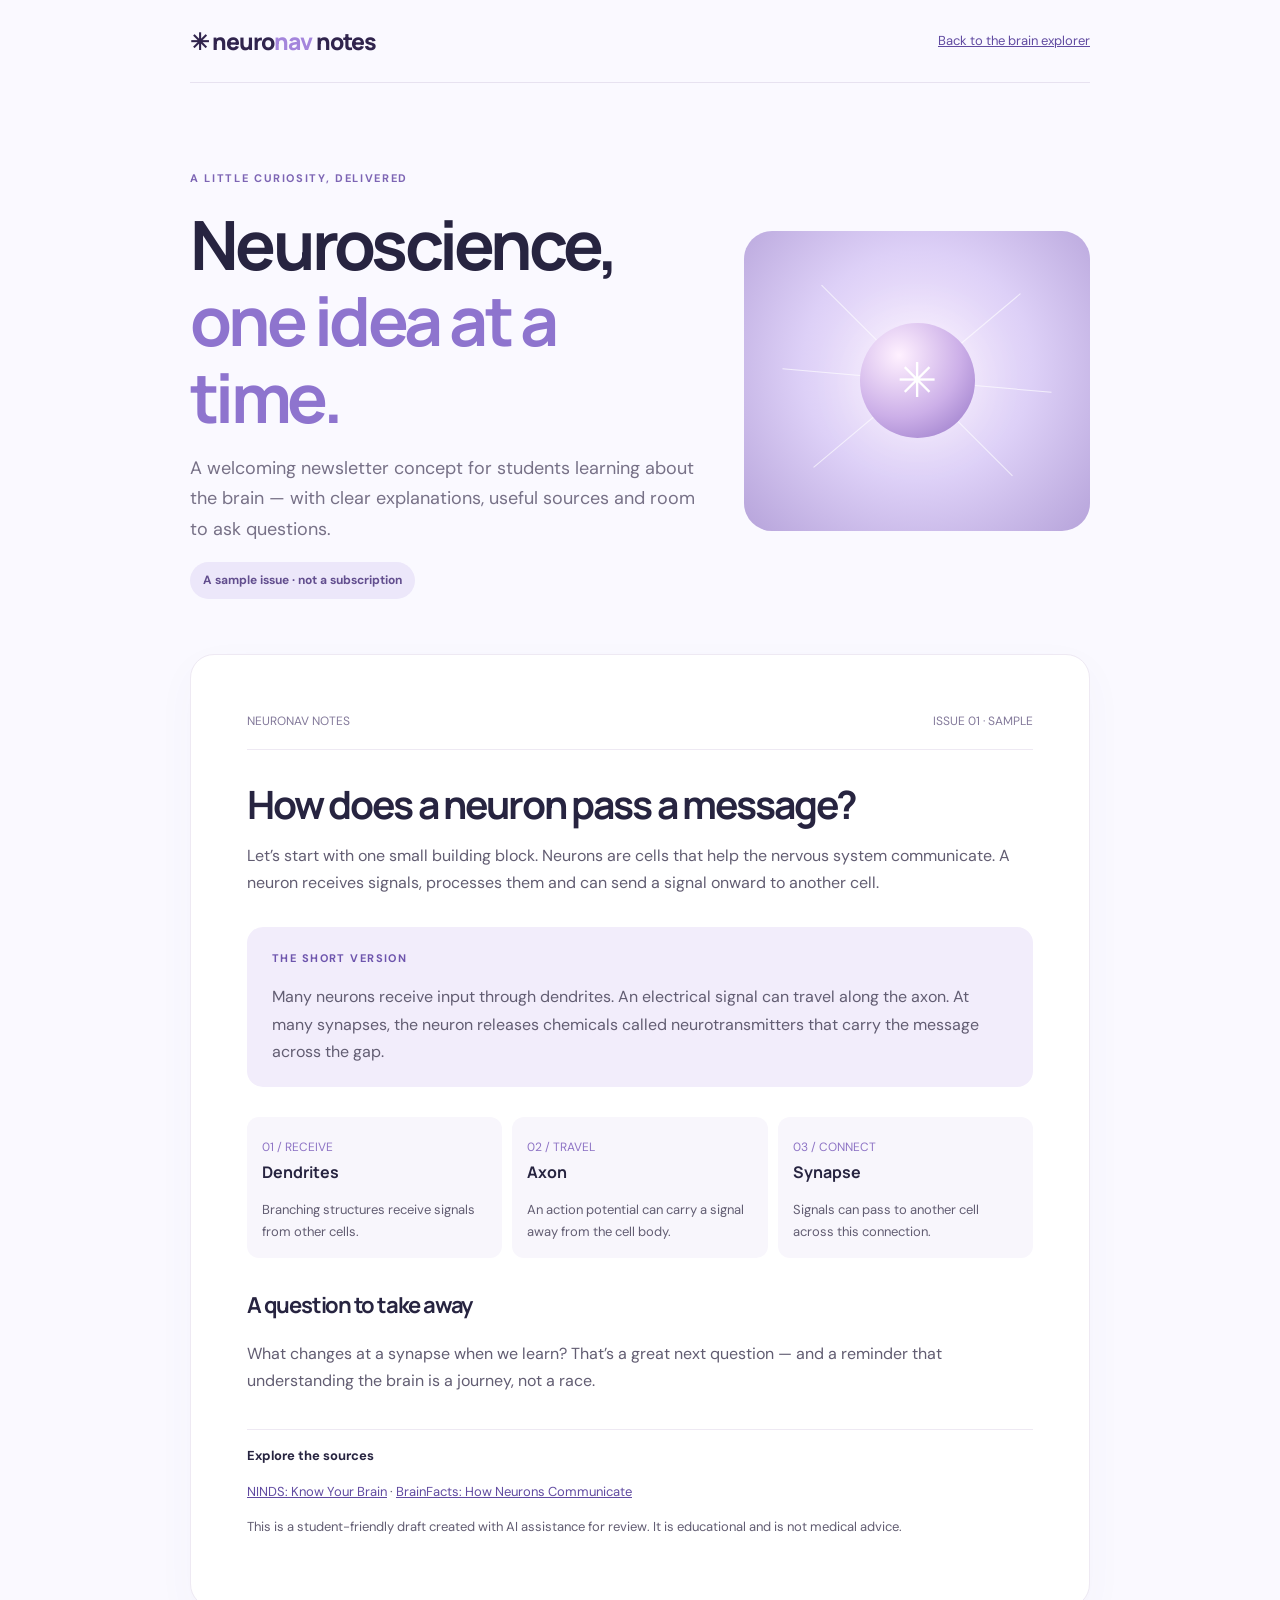
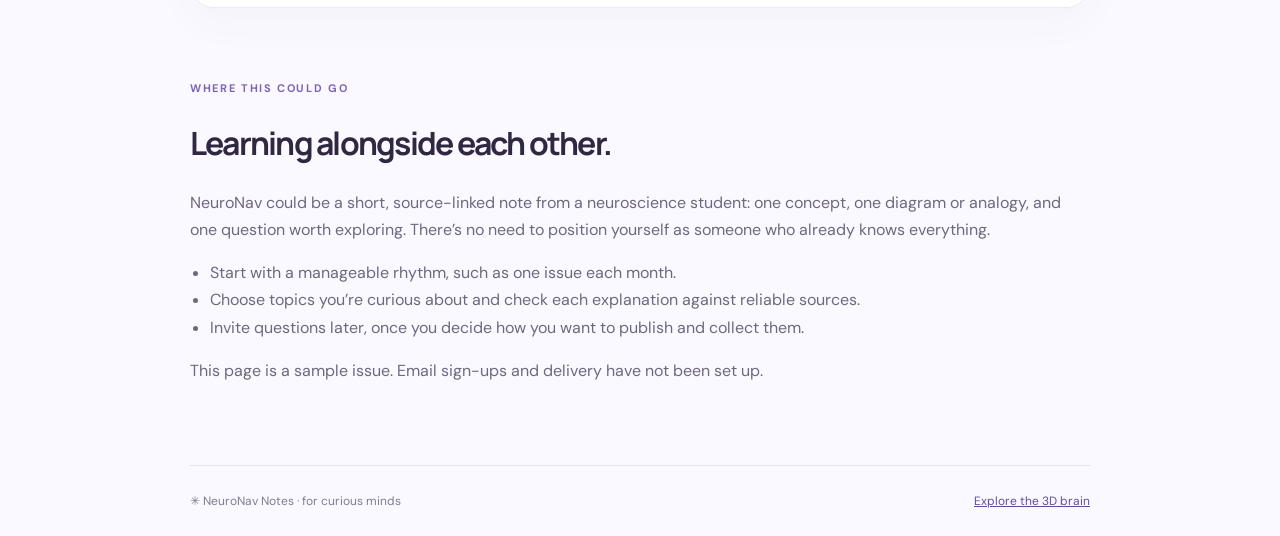
==== projects/neuronav-newsletter/index.html @ 93a7c0ba "Add Orbit, Study Space and project portfolio" ====
<!doctype html><html lang="en"><head><meta charset="utf-8"><meta name="viewport" content="width=device-width, initial-scale=1"><meta name="description" content="A sample issue of NeuroNav, a neuroscience newsletter for curious students."><title>NeuroNav Notes — a sample issue</title><style>
@import url('https://fonts.googleapis.com/css2?family=DM+Sans:wght@400;500;700&family=Manrope:wght@500;700;800&display=swap');*{box-sizing:border-box}body{margin:0;color:#272440;background:#faf9ff;font:16px/1.7 'DM Sans',Arial,sans-serif}a{color:#614ba1}header,main,footer{width:min(100% - 40px,900px);margin:auto}header{display:flex;align-items:center;justify-content:space-between;padding:25px 0;border-bottom:1px solid #e7e2f0}.logo{font:800 23px Manrope,sans-serif;letter-spacing:-1px;color:#30244d;text-decoration:none}.logo span{color:#a485dc}.back{font-size:13px}.hero{display:grid;grid-template-columns:1.2fr .8fr;gap:35px;align-items:center;padding:80px 0 55px}.tag{font-size:11px;letter-spacing:.15em;font-weight:700;color:#7d65b4}h1,h2,h3{font-family:Manrope,sans-serif;letter-spacing:-.055em;line-height:1.12}h1{font-size:clamp(43px,6vw,68px);margin:16px 0}h1 em{color:#8e74ce;font-style:normal}.lede{font-size:18px;color:#777187;max-width:520px}.badge{display:inline-block;background:#ece7fa;color:#624e8e;border-radius:30px;padding:8px 13px;font-size:12px;font-weight:700}.art{height:300px;background:radial-gradient(circle at 50% 45%,#f9eeff,#ddd0f7 48%,#b6a3da);border-radius:28px;display:grid;place-items:center;position:relative;overflow:hidden}.cell{width:115px;height:115px;border-radius:50%;background:radial-gradient(circle at 34% 28%,#fff1ff,#ccafe8 55%,#9172c4);box-shadow:0 0 60px #fff7;display:grid;place-items:center;color:white;font-size:48px;z-index:1}.line{position:absolute;width:270px;height:1px;background:#ffffffaa;transform:rotate(45deg)}.line.b{transform:rotate(-40deg)}.line.c{transform:rotate(5deg)}.issue{background:white;border:1px solid #eee9f3;border-radius:24px;padding:clamp(26px,5vw,56px);box-shadow:0 14px 40px #63508c09}.issue-top{display:flex;justify-content:space-between;border-bottom:1px solid #eee9f3;padding-bottom:18px;color:#83799a;font-size:12px}.issue h2{font-size:39px;margin-bottom:15px}.issue p{color:#625d72}.callout{background:#f2edfb;border-radius:16px;padding:22px 25px;margin:30px 0}.callout strong{display:block;color:#6e55ad;font-size:11px;letter-spacing:.13em}.callout p{margin-bottom:0}.issue h3{font-size:22px;margin-top:35px}.steps{display:grid;grid-template-columns:repeat(3,1fr);gap:10px}.step{background:#f8f6fc;border-radius:12px;padding:15px}.step span{color:#8e74c5;font-size:12px}.step strong{display:block;font-family:Manrope,sans-serif}.step p{font-size:13px;margin-bottom:0}.sources{border-top:1px solid #eee9f3;margin-top:35px;padding-top:15px;font-size:13px}.direction{padding:65px 0;color:#6e687d}.direction h2{font-size:32px;color:#302841}.direction ul{padding-left:20px}footer{display:flex;justify-content:space-between;padding:25px 0;border-top:1px solid #e7e2f0;color:#817a90;font-size:12px}a:focus-visible{outline:3px solid #7659bd;outline-offset:4px}@media(max-width:650px){.hero{grid-template-columns:1fr;padding-top:48px}.art{height:220px}.steps{grid-template-columns:1fr}.issue h2{font-size:32px}footer{gap:20px;flex-wrap:wrap}}
</style></head><body><header><a class="logo" href="../../index.html">✳ neuro<span>nav</span> notes</a><a class="back" href="../../index.html">Back to the brain explorer</a></header><main><section class="hero"><div><span class="tag">A LITTLE CURIOSITY, DELIVERED</span><h1>Neuroscience,<br><em>one idea at a time.</em></h1><p class="lede">A welcoming newsletter concept for students learning about the brain — with clear explanations, useful sources and room to ask questions.</p><span class="badge">A sample issue · not a subscription</span></div><div class="art" aria-hidden="true"><div class="line"></div><div class="line b"></div><div class="line c"></div><div class="cell">✳</div></div></section><article class="issue"><div class="issue-top"><span>NEURONAV NOTES</span><span>ISSUE 01 · SAMPLE</span></div><h2>How does a neuron pass a message?</h2><p>Let’s start with one small building block. Neurons are cells that help the nervous system communicate. A neuron receives signals, processes them and can send a signal onward to another cell.</p><div class="callout"><strong>THE SHORT VERSION</strong><p>Many neurons receive input through dendrites. An electrical signal can travel along the axon. At many synapses, the neuron releases chemicals called neurotransmitters that carry the message across the gap.</p></div><div class="steps"><div class="step"><span>01 / RECEIVE</span><strong>Dendrites</strong><p>Branching structures receive signals from other cells.</p></div><div class="step"><span>02 / TRAVEL</span><strong>Axon</strong><p>An action potential can carry a signal away from the cell body.</p></div><div class="step"><span>03 / CONNECT</span><strong>Synapse</strong><p>Signals can pass to another cell across this connection.</p></div></div><h3>A question to take away</h3><p>What changes at a synapse when we learn? That’s a great next question — and a reminder that understanding the brain is a journey, not a race.</p><div class="sources"><strong>Explore the sources</strong><p><a href="https://www.ninds.nih.gov/sites/default/files/2025-05/know-your-brain-brian-basics.pdf">NINDS: Know Your Brain</a> · <a href="https://www.brainfacts.org/Core-Concepts/How-Neurons-Communicate">BrainFacts: How Neurons Communicate</a></p><p>This is a student-friendly draft created with AI assistance for review. It is educational and is not medical advice.</p></div></article><section class="direction"><span class="tag">WHERE THIS COULD GO</span><h2>Learning alongside each other.</h2><p>NeuroNav could be a short, source-linked note from a neuroscience student: one concept, one diagram or analogy, and one question worth exploring. There’s no need to position yourself as someone who already knows everything.</p><ul><li>Start with a manageable rhythm, such as one issue each month.</li><li>Choose topics you’re curious about and check each explanation against reliable sources.</li><li>Invite questions later, once you decide how you want to publish and collect them.</li></ul><p>This page is a sample issue. Email sign-ups and delivery have not been set up.</p></section></main><footer><span>✳ NeuroNav Notes · for curious minds</span><a href="../../index.html">Explore the 3D brain</a></footer></body></html>
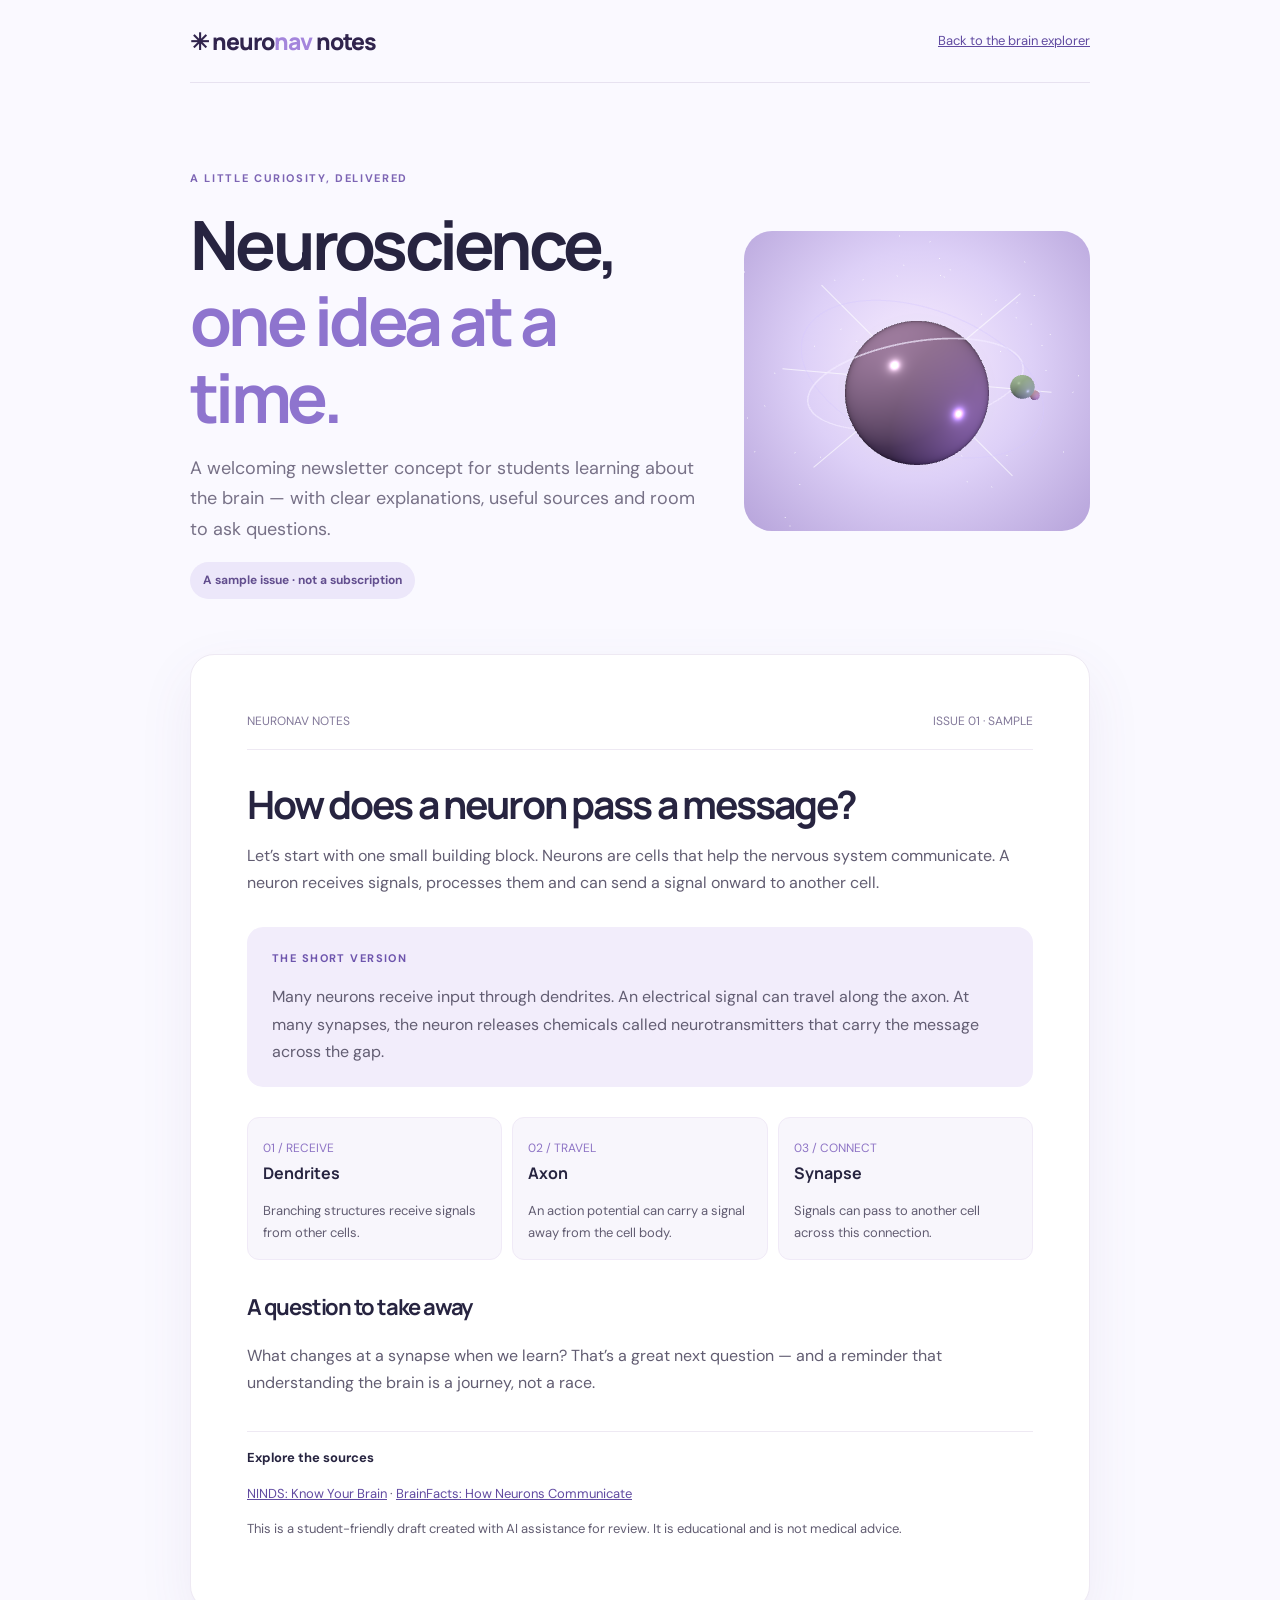
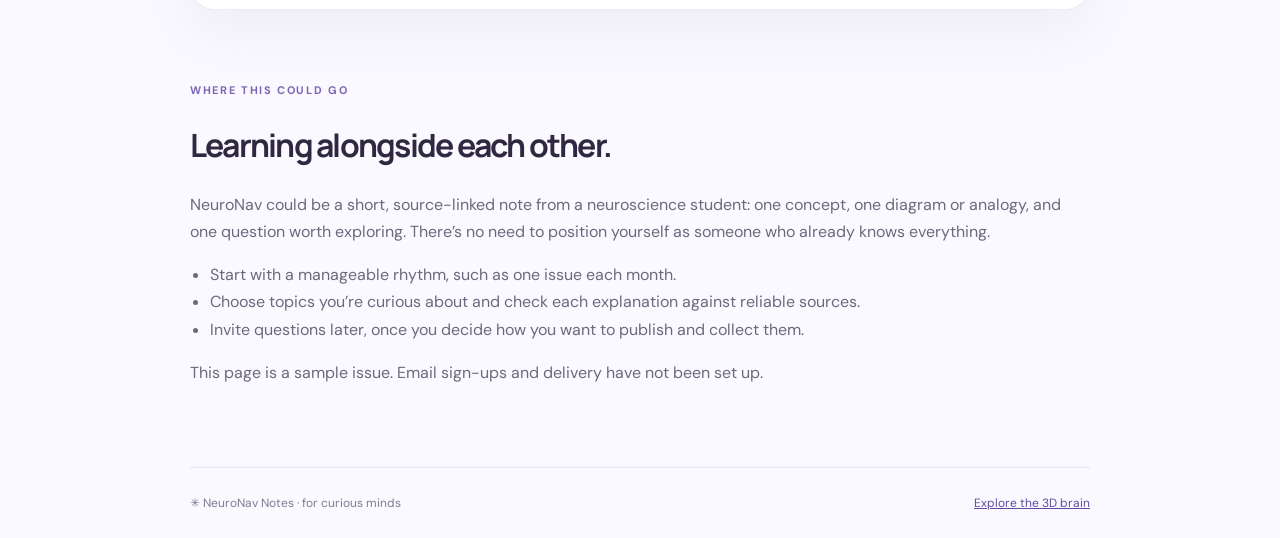
==== commit e0ff67fc: "Refresh portfolio branding and 3D project artwork" ====
--- a/projects/neuronav-newsletter/index.html
+++ b/projects/neuronav-newsletter/index.html
@@ -1,3 +1,4 @@
-<!doctype html><html lang="en"><head><meta charset="utf-8"><meta name="viewport" content="width=device-width, initial-scale=1"><meta name="description" content="A sample issue of NeuroNav, a neuroscience newsletter for curious students."><title>NeuroNav Notes — a sample issue</title><style>
-@import url('https://fonts.googleapis.com/css2?family=DM+Sans:wght@400;500;700&family=Manrope:wght@500;700;800&display=swap');*{box-sizing:border-box}body{margin:0;color:#272440;background:#faf9ff;font:16px/1.7 'DM Sans',Arial,sans-serif}a{color:#614ba1}header,main,footer{width:min(100% - 40px,900px);margin:auto}header{display:flex;align-items:center;justify-content:space-between;padding:25px 0;border-bottom:1px solid #e7e2f0}.logo{font:800 23px Manrope,sans-serif;letter-spacing:-1px;color:#30244d;text-decoration:none}.logo span{color:#a485dc}.back{font-size:13px}.hero{display:grid;grid-template-columns:1.2fr .8fr;gap:35px;align-items:center;padding:80px 0 55px}.tag{font-size:11px;letter-spacing:.15em;font-weight:700;color:#7d65b4}h1,h2,h3{font-family:Manrope,sans-serif;letter-spacing:-.055em;line-height:1.12}h1{font-size:clamp(43px,6vw,68px);margin:16px 0}h1 em{color:#8e74ce;font-style:normal}.lede{font-size:18px;color:#777187;max-width:520px}.badge{display:inline-block;background:#ece7fa;color:#624e8e;border-radius:30px;padding:8px 13px;font-size:12px;font-weight:700}.art{height:300px;background:radial-gradient(circle at 50% 45%,#f9eeff,#ddd0f7 48%,#b6a3da);border-radius:28px;display:grid;place-items:center;position:relative;overflow:hidden}.cell{width:115px;height:115px;border-radius:50%;background:radial-gradient(circle at 34% 28%,#fff1ff,#ccafe8 55%,#9172c4);box-shadow:0 0 60px #fff7;display:grid;place-items:center;color:white;font-size:48px;z-index:1}.line{position:absolute;width:270px;height:1px;background:#ffffffaa;transform:rotate(45deg)}.line.b{transform:rotate(-40deg)}.line.c{transform:rotate(5deg)}.issue{background:white;border:1px solid #eee9f3;border-radius:24px;padding:clamp(26px,5vw,56px);box-shadow:0 14px 40px #63508c09}.issue-top{display:flex;justify-content:space-between;border-bottom:1px solid #eee9f3;padding-bottom:18px;color:#83799a;font-size:12px}.issue h2{font-size:39px;margin-bottom:15px}.issue p{color:#625d72}.callout{background:#f2edfb;border-radius:16px;padding:22px 25px;margin:30px 0}.callout strong{display:block;color:#6e55ad;font-size:11px;letter-spacing:.13em}.callout p{margin-bottom:0}.issue h3{font-size:22px;margin-top:35px}.steps{display:grid;grid-template-columns:repeat(3,1fr);gap:10px}.step{background:#f8f6fc;border-radius:12px;padding:15px}.step span{color:#8e74c5;font-size:12px}.step strong{display:block;font-family:Manrope,sans-serif}.step p{font-size:13px;margin-bottom:0}.sources{border-top:1px solid #eee9f3;margin-top:35px;padding-top:15px;font-size:13px}.direction{padding:65px 0;color:#6e687d}.direction h2{font-size:32px;color:#302841}.direction ul{padding-left:20px}footer{display:flex;justify-content:space-between;padding:25px 0;border-top:1px solid #e7e2f0;color:#817a90;font-size:12px}a:focus-visible{outline:3px solid #7659bd;outline-offset:4px}@media(max-width:650px){.hero{grid-template-columns:1fr;padding-top:48px}.art{height:220px}.steps{grid-template-columns:1fr}.issue h2{font-size:32px}footer{gap:20px;flex-wrap:wrap}}
-</style></head><body><header><a class="logo" href="../../index.html">✳ neuro<span>nav</span> notes</a><a class="back" href="../../index.html">Back to the brain explorer</a></header><main><section class="hero"><div><span class="tag">A LITTLE CURIOSITY, DELIVERED</span><h1>Neuroscience,<br><em>one idea at a time.</em></h1><p class="lede">A welcoming newsletter concept for students learning about the brain — with clear explanations, useful sources and room to ask questions.</p><span class="badge">A sample issue · not a subscription</span></div><div class="art" aria-hidden="true"><div class="line"></div><div class="line b"></div><div class="line c"></div><div class="cell">✳</div></div></section><article class="issue"><div class="issue-top"><span>NEURONAV NOTES</span><span>ISSUE 01 · SAMPLE</span></div><h2>How does a neuron pass a message?</h2><p>Let’s start with one small building block. Neurons are cells that help the nervous system communicate. A neuron receives signals, processes them and can send a signal onward to another cell.</p><div class="callout"><strong>THE SHORT VERSION</strong><p>Many neurons receive input through dendrites. An electrical signal can travel along the axon. At many synapses, the neuron releases chemicals called neurotransmitters that carry the message across the gap.</p></div><div class="steps"><div class="step"><span>01 / RECEIVE</span><strong>Dendrites</strong><p>Branching structures receive signals from other cells.</p></div><div class="step"><span>02 / TRAVEL</span><strong>Axon</strong><p>An action potential can carry a signal away from the cell body.</p></div><div class="step"><span>03 / CONNECT</span><strong>Synapse</strong><p>Signals can pass to another cell across this connection.</p></div></div><h3>A question to take away</h3><p>What changes at a synapse when we learn? That’s a great next question — and a reminder that understanding the brain is a journey, not a race.</p><div class="sources"><strong>Explore the sources</strong><p><a href="https://www.ninds.nih.gov/sites/default/files/2025-05/know-your-brain-brian-basics.pdf">NINDS: Know Your Brain</a> · <a href="https://www.brainfacts.org/Core-Concepts/How-Neurons-Communicate">BrainFacts: How Neurons Communicate</a></p><p>This is a student-friendly draft created with AI assistance for review. It is educational and is not medical advice.</p></div></article><section class="direction"><span class="tag">WHERE THIS COULD GO</span><h2>Learning alongside each other.</h2><p>NeuroNav could be a short, source-linked note from a neuroscience student: one concept, one diagram or analogy, and one question worth exploring. There’s no need to position yourself as someone who already knows everything.</p><ul><li>Start with a manageable rhythm, such as one issue each month.</li><li>Choose topics you’re curious about and check each explanation against reliable sources.</li><li>Invite questions later, once you decide how you want to publish and collect them.</li></ul><p>This page is a sample issue. Email sign-ups and delivery have not been set up.</p></section></main><footer><span>✳ NeuroNav Notes · for curious minds</span><a href="../../index.html">Explore the 3D brain</a></footer></body></html>
+<!doctype html><html lang="en"><head><meta charset="utf-8"><meta name="viewport" content="width=device-width, initial-scale=1"><meta name="description" content="A sample issue of NeuroNav, a neuroscience newsletter for curious students."><title>NeuroNav Notes | Armita Jafarian</title><link rel="stylesheet" href="../../assets/orbit-scenes.css"><script defer src="../../assets/three.min.js"></script><script defer src="../../assets/orbit-scenes.js"></script><style>
+@import url('https://fonts.googleapis.com/css2?family=DM+Sans:wght@400;500;700&family=Manrope:wght@500;700;800&display=swap');*{box-sizing:border-box}body{margin:0;color:#272440;background:#faf9ff;font:16px/1.7 'DM Sans',Arial,sans-serif}a{color:#614ba1}header,main,footer{width:min(100% - 40px,900px);margin:auto}header{display:flex;align-items:center;justify-content:space-between;padding:25px 0;border-bottom:1px solid #e7e2f0}.logo{font:800 23px Manrope,sans-serif;letter-spacing:-1px;color:#30244d;text-decoration:none}.logo span{color:#a485dc}.back{font-size:13px}.hero{display:grid;grid-template-columns:1.2fr .8fr;gap:35px;align-items:center;padding:80px 0 55px}.tag{font-size:11px;letter-spacing:.15em;font-weight:700;color:#7d65b4}h1,h2,h3{font-family:Manrope,sans-serif;letter-spacing:-.055em;line-height:1.12}h1{font-size:clamp(43px,6vw,68px);margin:16px 0}h1 em{color:#8e74ce;font-style:normal}.lede{font-size:18px;color:#777187;max-width:520px}.badge{display:inline-block;background:#ece7fa;color:#624e8e;border-radius:30px;padding:8px 13px;font-size:12px;font-weight:700}.art{height:300px;background:radial-gradient(circle at 50% 45%,#f9eeff,#ddd0f7 48%,#b6a3da);border-radius:28px;display:grid;place-items:center;position:relative;overflow:hidden}.cell{width:115px;height:115px;border-radius:50%;background:radial-gradient(circle at 34% 28%,#fff1ff,#ccafe8 55%,#9172c4);box-shadow:0 0 60px #fff7;display:grid;place-items:center;color:white;font-size:48px;z-index:1}.line{position:absolute;width:270px;height:1px;background:#ffffffaa;transform:rotate(45deg)}.line.b{transform:rotate(-40deg)}.line.c{transform:rotate(5deg)}.issue{background:white;border:1px solid #eee9f3;border-radius:24px;padding:clamp(26px,5vw,56px);box-shadow:0 14px 40px #63508c09}.issue-top{display:flex;justify-content:space-between;border-bottom:1px solid #eee9f3;padding-bottom:18px;color:#83799a;font-size:12px}.issue h2{font-size:39px;margin-bottom:15px}.issue p{color:#625d72}.callout{background:#f2edfb;border-radius:16px;padding:22px 25px;margin:30px 0}.callout strong{display:block;color:#6e55ad;font-size:11px;letter-spacing:.13em}.callout p{margin-bottom:0}.issue h3{font-size:22px;margin-top:35px}.steps{display:grid;grid-template-columns:repeat(3,1fr);gap:10px}.step{background:#f8f6fc;border-radius:12px;padding:15px}.step span{color:#8e74c5;font-size:12px}.step strong{display:block;font-family:Manrope,sans-serif}.step p{font-size:13px;margin-bottom:0}.sources{border-top:1px solid #eee9f3;margin-top:35px;padding-top:15px;font-size:13px}.direction{padding:65px 0;color:#6e687d}.direction h2{font-size:32px;color:#302841}.direction ul{padding-left:20px}footer{display:flex;justify-content:space-between;padding:25px 0;border-top:1px solid #e7e2f0;color:#817a90;font-size:12px}a:focus-visible{outline:3px solid #7659bd;outline-offset:4px}.art{isolation:isolate}.art .cell{position:relative;z-index:0;box-shadow:inset -18px -16px 25px #77539d55,0 0 60px #fff7}.issue{box-shadow:0 20px 55px #63508c14}.step{border:1px solid #f0eaf7}
+@media(max-width:650px){.hero{grid-template-columns:1fr;padding-top:48px}.art{height:220px}.steps{grid-template-columns:1fr}.issue h2{font-size:32px}footer{gap:20px;flex-wrap:wrap}}
+</style></head><body><header><a class="logo" href="../../index.html">✳ neuro<span>nav</span> notes</a><a class="back" href="../../index.html">Back to the brain explorer</a></header><main><section class="hero"><div><span class="tag">A LITTLE CURIOSITY, DELIVERED</span><h1>Neuroscience,<br><em>one idea at a time.</em></h1><p class="lede">A welcoming newsletter concept for students learning about the brain — with clear explanations, useful sources and room to ask questions.</p><span class="badge">A sample issue · not a subscription</span></div><div class="art" data-orbit-scene="rose" aria-hidden="true"><div class="line"></div><div class="line b"></div><div class="line c"></div><div class="cell orbit-css-fallback">✳</div><canvas class="orbit-3d-canvas"></canvas></div></section><article class="issue"><div class="issue-top"><span>NEURONAV NOTES</span><span>ISSUE 01 · SAMPLE</span></div><h2>How does a neuron pass a message?</h2><p>Let’s start with one small building block. Neurons are cells that help the nervous system communicate. A neuron receives signals, processes them and can send a signal onward to another cell.</p><div class="callout"><strong>THE SHORT VERSION</strong><p>Many neurons receive input through dendrites. An electrical signal can travel along the axon. At many synapses, the neuron releases chemicals called neurotransmitters that carry the message across the gap.</p></div><div class="steps"><div class="step"><span>01 / RECEIVE</span><strong>Dendrites</strong><p>Branching structures receive signals from other cells.</p></div><div class="step"><span>02 / TRAVEL</span><strong>Axon</strong><p>An action potential can carry a signal away from the cell body.</p></div><div class="step"><span>03 / CONNECT</span><strong>Synapse</strong><p>Signals can pass to another cell across this connection.</p></div></div><h3>A question to take away</h3><p>What changes at a synapse when we learn? That’s a great next question — and a reminder that understanding the brain is a journey, not a race.</p><div class="sources"><strong>Explore the sources</strong><p><a href="https://www.ninds.nih.gov/sites/default/files/2025-05/know-your-brain-brian-basics.pdf">NINDS: Know Your Brain</a> · <a href="https://www.brainfacts.org/Core-Concepts/How-Neurons-Communicate">BrainFacts: How Neurons Communicate</a></p><p>This is a student-friendly draft created with AI assistance for review. It is educational and is not medical advice.</p></div></article><section class="direction"><span class="tag">WHERE THIS COULD GO</span><h2>Learning alongside each other.</h2><p>NeuroNav could be a short, source-linked note from a neuroscience student: one concept, one diagram or analogy, and one question worth exploring. There’s no need to position yourself as someone who already knows everything.</p><ul><li>Start with a manageable rhythm, such as one issue each month.</li><li>Choose topics you’re curious about and check each explanation against reliable sources.</li><li>Invite questions later, once you decide how you want to publish and collect them.</li></ul><p>This page is a sample issue. Email sign-ups and delivery have not been set up.</p></section></main><footer><span>✳ NeuroNav Notes · for curious minds</span><a href="../../index.html">Explore the 3D brain</a></footer></body></html>
--- a/assets/orbit-scenes.css
+++ b/assets/orbit-scenes.css
@@ -0,0 +1,2 @@
+.orbit-3d-canvas{position:absolute;inset:0;width:100%;height:100%;pointer-events:none;opacity:0;z-index:1}.has-orbit-3d .orbit-3d-canvas{opacity:1}.has-orbit-3d .orbit-css-fallback{visibility:hidden}.orbit-css-fallback{transition:transform .35s ease}.orbit-css-fallback::before,.orbit-css-fallback::after{content:'';position:absolute;left:50%;top:50%;width:150%;height:43%;border:1px solid #ffffffa8;border-radius:50%;transform:translate(-50%,-50%) rotate(-24deg);pointer-events:none}.orbit-css-fallback::after{width:180%;height:55%;transform:translate(-50%,-50%) rotate(25deg);border-color:#ffffff60}
+@media(prefers-reduced-motion:reduce){.orbit-css-fallback{transition:none}}
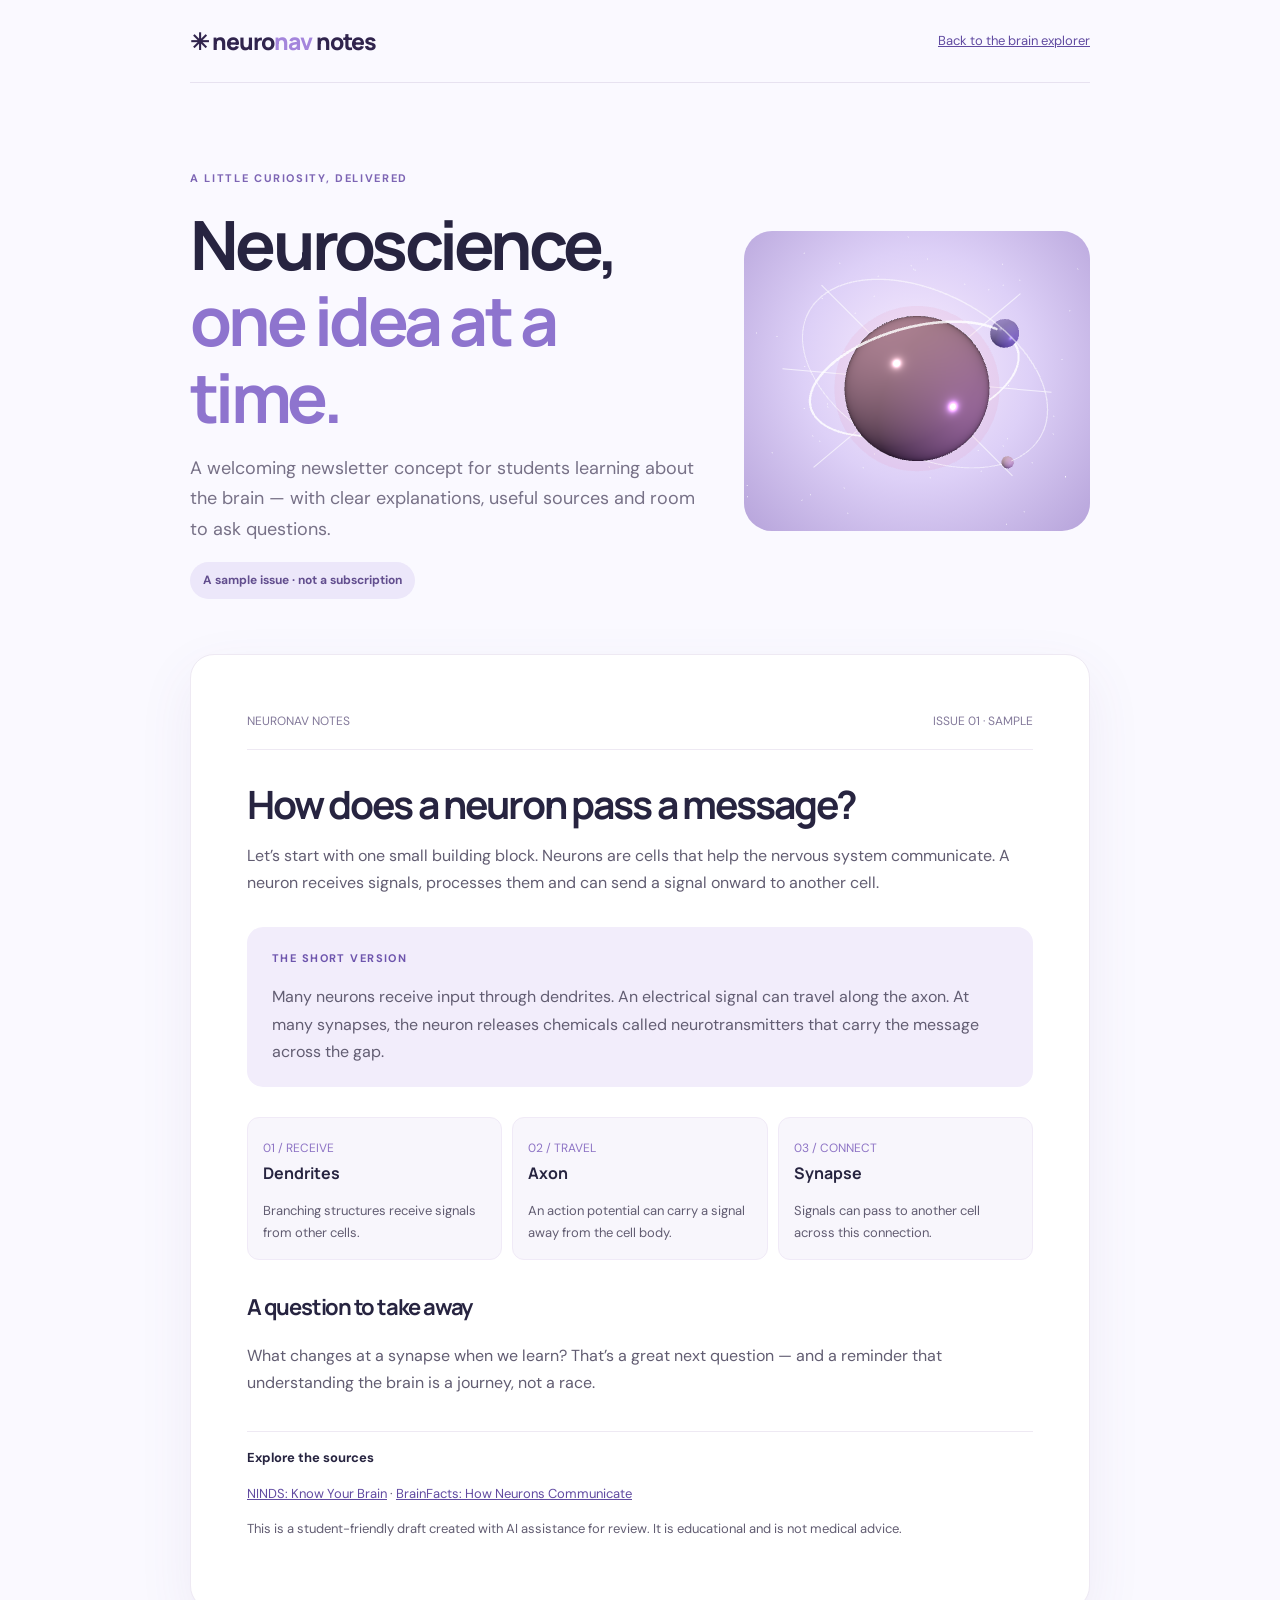
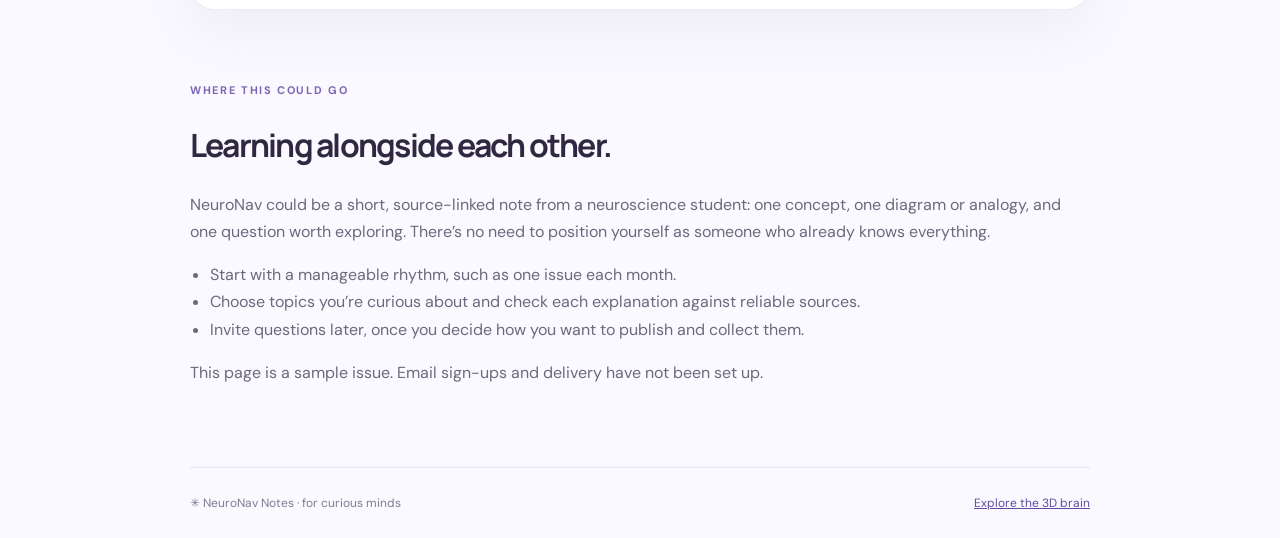
==== commit 688c05c1: "Prepare portfolio for GitHub Pages" ====
--- a/projects/neuronav-newsletter/index.html
+++ b/projects/neuronav-newsletter/index.html
@@ -1,4 +1,4 @@
 <!doctype html><html lang="en"><head><meta charset="utf-8"><meta name="viewport" content="width=device-width, initial-scale=1"><meta name="description" content="A sample issue of NeuroNav, a neuroscience newsletter for curious students."><title>NeuroNav Notes | Armita Jafarian</title><link rel="stylesheet" href="../../assets/orbit-scenes.css"><script defer src="../../assets/three.min.js"></script><script defer src="../../assets/orbit-scenes.js"></script><style>
 @import url('https://fonts.googleapis.com/css2?family=DM+Sans:wght@400;500;700&family=Manrope:wght@500;700;800&display=swap');*{box-sizing:border-box}body{margin:0;color:#272440;background:#faf9ff;font:16px/1.7 'DM Sans',Arial,sans-serif}a{color:#614ba1}header,main,footer{width:min(100% - 40px,900px);margin:auto}header{display:flex;align-items:center;justify-content:space-between;padding:25px 0;border-bottom:1px solid #e7e2f0}.logo{font:800 23px Manrope,sans-serif;letter-spacing:-1px;color:#30244d;text-decoration:none}.logo span{color:#a485dc}.back{font-size:13px}.hero{display:grid;grid-template-columns:1.2fr .8fr;gap:35px;align-items:center;padding:80px 0 55px}.tag{font-size:11px;letter-spacing:.15em;font-weight:700;color:#7d65b4}h1,h2,h3{font-family:Manrope,sans-serif;letter-spacing:-.055em;line-height:1.12}h1{font-size:clamp(43px,6vw,68px);margin:16px 0}h1 em{color:#8e74ce;font-style:normal}.lede{font-size:18px;color:#777187;max-width:520px}.badge{display:inline-block;background:#ece7fa;color:#624e8e;border-radius:30px;padding:8px 13px;font-size:12px;font-weight:700}.art{height:300px;background:radial-gradient(circle at 50% 45%,#f9eeff,#ddd0f7 48%,#b6a3da);border-radius:28px;display:grid;place-items:center;position:relative;overflow:hidden}.cell{width:115px;height:115px;border-radius:50%;background:radial-gradient(circle at 34% 28%,#fff1ff,#ccafe8 55%,#9172c4);box-shadow:0 0 60px #fff7;display:grid;place-items:center;color:white;font-size:48px;z-index:1}.line{position:absolute;width:270px;height:1px;background:#ffffffaa;transform:rotate(45deg)}.line.b{transform:rotate(-40deg)}.line.c{transform:rotate(5deg)}.issue{background:white;border:1px solid #eee9f3;border-radius:24px;padding:clamp(26px,5vw,56px);box-shadow:0 14px 40px #63508c09}.issue-top{display:flex;justify-content:space-between;border-bottom:1px solid #eee9f3;padding-bottom:18px;color:#83799a;font-size:12px}.issue h2{font-size:39px;margin-bottom:15px}.issue p{color:#625d72}.callout{background:#f2edfb;border-radius:16px;padding:22px 25px;margin:30px 0}.callout strong{display:block;color:#6e55ad;font-size:11px;letter-spacing:.13em}.callout p{margin-bottom:0}.issue h3{font-size:22px;margin-top:35px}.steps{display:grid;grid-template-columns:repeat(3,1fr);gap:10px}.step{background:#f8f6fc;border-radius:12px;padding:15px}.step span{color:#8e74c5;font-size:12px}.step strong{display:block;font-family:Manrope,sans-serif}.step p{font-size:13px;margin-bottom:0}.sources{border-top:1px solid #eee9f3;margin-top:35px;padding-top:15px;font-size:13px}.direction{padding:65px 0;color:#6e687d}.direction h2{font-size:32px;color:#302841}.direction ul{padding-left:20px}footer{display:flex;justify-content:space-between;padding:25px 0;border-top:1px solid #e7e2f0;color:#817a90;font-size:12px}a:focus-visible{outline:3px solid #7659bd;outline-offset:4px}.art{isolation:isolate}.art .cell{position:relative;z-index:0;box-shadow:inset -18px -16px 25px #77539d55,0 0 60px #fff7}.issue{box-shadow:0 20px 55px #63508c14}.step{border:1px solid #f0eaf7}
 @media(max-width:650px){.hero{grid-template-columns:1fr;padding-top:48px}.art{height:220px}.steps{grid-template-columns:1fr}.issue h2{font-size:32px}footer{gap:20px;flex-wrap:wrap}}
-</style></head><body><header><a class="logo" href="../../index.html">✳ neuro<span>nav</span> notes</a><a class="back" href="../../index.html">Back to the brain explorer</a></header><main><section class="hero"><div><span class="tag">A LITTLE CURIOSITY, DELIVERED</span><h1>Neuroscience,<br><em>one idea at a time.</em></h1><p class="lede">A welcoming newsletter concept for students learning about the brain — with clear explanations, useful sources and room to ask questions.</p><span class="badge">A sample issue · not a subscription</span></div><div class="art" data-orbit-scene="rose" aria-hidden="true"><div class="line"></div><div class="line b"></div><div class="line c"></div><div class="cell orbit-css-fallback">✳</div><canvas class="orbit-3d-canvas"></canvas></div></section><article class="issue"><div class="issue-top"><span>NEURONAV NOTES</span><span>ISSUE 01 · SAMPLE</span></div><h2>How does a neuron pass a message?</h2><p>Let’s start with one small building block. Neurons are cells that help the nervous system communicate. A neuron receives signals, processes them and can send a signal onward to another cell.</p><div class="callout"><strong>THE SHORT VERSION</strong><p>Many neurons receive input through dendrites. An electrical signal can travel along the axon. At many synapses, the neuron releases chemicals called neurotransmitters that carry the message across the gap.</p></div><div class="steps"><div class="step"><span>01 / RECEIVE</span><strong>Dendrites</strong><p>Branching structures receive signals from other cells.</p></div><div class="step"><span>02 / TRAVEL</span><strong>Axon</strong><p>An action potential can carry a signal away from the cell body.</p></div><div class="step"><span>03 / CONNECT</span><strong>Synapse</strong><p>Signals can pass to another cell across this connection.</p></div></div><h3>A question to take away</h3><p>What changes at a synapse when we learn? That’s a great next question — and a reminder that understanding the brain is a journey, not a race.</p><div class="sources"><strong>Explore the sources</strong><p><a href="https://www.ninds.nih.gov/sites/default/files/2025-05/know-your-brain-brian-basics.pdf">NINDS: Know Your Brain</a> · <a href="https://www.brainfacts.org/Core-Concepts/How-Neurons-Communicate">BrainFacts: How Neurons Communicate</a></p><p>This is a student-friendly draft created with AI assistance for review. It is educational and is not medical advice.</p></div></article><section class="direction"><span class="tag">WHERE THIS COULD GO</span><h2>Learning alongside each other.</h2><p>NeuroNav could be a short, source-linked note from a neuroscience student: one concept, one diagram or analogy, and one question worth exploring. There’s no need to position yourself as someone who already knows everything.</p><ul><li>Start with a manageable rhythm, such as one issue each month.</li><li>Choose topics you’re curious about and check each explanation against reliable sources.</li><li>Invite questions later, once you decide how you want to publish and collect them.</li></ul><p>This page is a sample issue. Email sign-ups and delivery have not been set up.</p></section></main><footer><span>✳ NeuroNav Notes · for curious minds</span><a href="../../index.html">Explore the 3D brain</a></footer></body></html>
+</style></head><body><header><a class="logo" href="../../neuro.html">✳ neuro<span>nav</span> notes</a><a class="back" href="../../neuro.html">Back to the brain explorer</a></header><main><section class="hero"><div><span class="tag">A LITTLE CURIOSITY, DELIVERED</span><h1>Neuroscience,<br><em>one idea at a time.</em></h1><p class="lede">A welcoming newsletter concept for students learning about the brain — with clear explanations, useful sources and room to ask questions.</p><span class="badge">A sample issue · not a subscription</span></div><div class="art" data-orbit-scene="rose" aria-hidden="true"><div class="line"></div><div class="line b"></div><div class="line c"></div><div class="cell orbit-css-fallback">✳</div><canvas class="orbit-3d-canvas"></canvas></div></section><article class="issue"><div class="issue-top"><span>NEURONAV NOTES</span><span>ISSUE 01 · SAMPLE</span></div><h2>How does a neuron pass a message?</h2><p>Let’s start with one small building block. Neurons are cells that help the nervous system communicate. A neuron receives signals, processes them and can send a signal onward to another cell.</p><div class="callout"><strong>THE SHORT VERSION</strong><p>Many neurons receive input through dendrites. An electrical signal can travel along the axon. At many synapses, the neuron releases chemicals called neurotransmitters that carry the message across the gap.</p></div><div class="steps"><div class="step"><span>01 / RECEIVE</span><strong>Dendrites</strong><p>Branching structures receive signals from other cells.</p></div><div class="step"><span>02 / TRAVEL</span><strong>Axon</strong><p>An action potential can carry a signal away from the cell body.</p></div><div class="step"><span>03 / CONNECT</span><strong>Synapse</strong><p>Signals can pass to another cell across this connection.</p></div></div><h3>A question to take away</h3><p>What changes at a synapse when we learn? That’s a great next question — and a reminder that understanding the brain is a journey, not a race.</p><div class="sources"><strong>Explore the sources</strong><p><a href="https://www.ninds.nih.gov/sites/default/files/2025-05/know-your-brain-brian-basics.pdf">NINDS: Know Your Brain</a> · <a href="https://www.brainfacts.org/Core-Concepts/How-Neurons-Communicate">BrainFacts: How Neurons Communicate</a></p><p>This is a student-friendly draft created with AI assistance for review. It is educational and is not medical advice.</p></div></article><section class="direction"><span class="tag">WHERE THIS COULD GO</span><h2>Learning alongside each other.</h2><p>NeuroNav could be a short, source-linked note from a neuroscience student: one concept, one diagram or analogy, and one question worth exploring. There’s no need to position yourself as someone who already knows everything.</p><ul><li>Start with a manageable rhythm, such as one issue each month.</li><li>Choose topics you’re curious about and check each explanation against reliable sources.</li><li>Invite questions later, once you decide how you want to publish and collect them.</li></ul><p>This page is a sample issue. Email sign-ups and delivery have not been set up.</p></section></main><footer><span>✳ NeuroNav Notes · for curious minds</span><a href="../../neuro.html">Explore the 3D brain</a></footer></body></html>
--- a/assets/orbit-scenes.css
+++ b/assets/orbit-scenes.css
@@ -1,2 +1,3 @@
 .orbit-3d-canvas{position:absolute;inset:0;width:100%;height:100%;pointer-events:none;opacity:0;z-index:1}.has-orbit-3d .orbit-3d-canvas{opacity:1}.has-orbit-3d .orbit-css-fallback{visibility:hidden}.orbit-css-fallback{transition:transform .35s ease}.orbit-css-fallback::before,.orbit-css-fallback::after{content:'';position:absolute;left:50%;top:50%;width:150%;height:43%;border:1px solid #ffffffa8;border-radius:50%;transform:translate(-50%,-50%) rotate(-24deg);pointer-events:none}.orbit-css-fallback::after{width:180%;height:55%;transform:translate(-50%,-50%) rotate(25deg);border-color:#ffffff60}
 @media(prefers-reduced-motion:reduce){.orbit-css-fallback{transition:none}}
+.orbit-css-fallback{font-size:0!important;box-shadow:inset -24px -18px 32px #402b6755,0 18px 35px #1a113e44!important}
